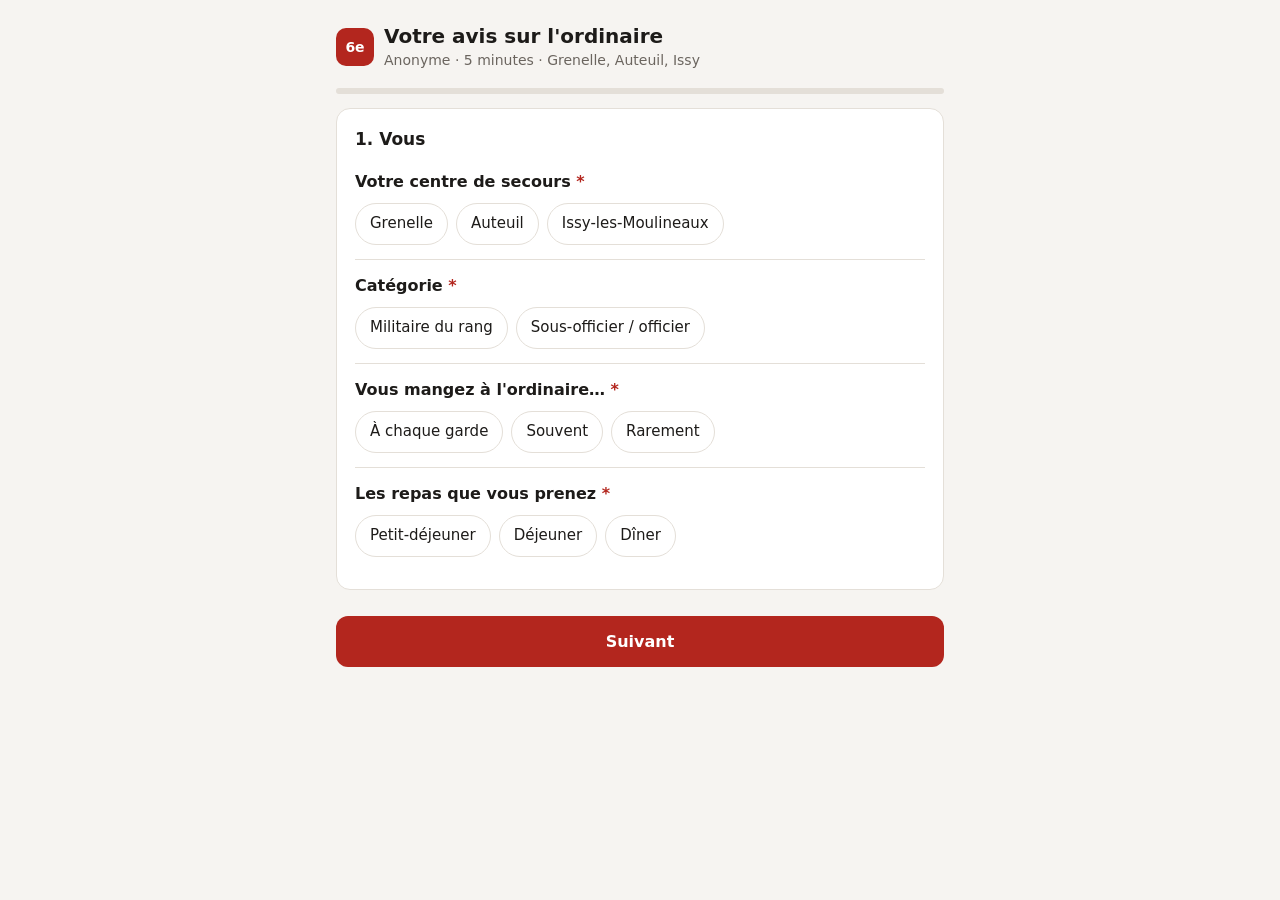
==== public/index.html @ 220842b2 "Questionnaire ordinaire 6e Cie : formulaire, résultats, affiche QR Co-Authored-By: Claude Opus 5.5 <" ====
<!doctype html>
<html lang="fr">
<head>
<meta charset="utf-8">
<meta name="viewport" content="width=device-width,initial-scale=1">
<title>Questionnaire ordinaire</title>
<link rel="stylesheet" href="style.css">
</head>
<body>
<div class="wrap">
  <header class="top">
    <div class="badge">6e</div>
    <div><h1>Votre avis sur l'ordinaire</h1><p class="sub">Anonyme · 5 minutes · Grenelle, Auteuil, Issy</p></div>
  </header>
  <div class="prog"><i id="prog"></i></div>
  <main id="app"></main>
</div>
<script src="config.js"></script>
<script>
const R = {}; let etape = 0;
const app = document.getElementById("app");
const deja = (() => { try { return localStorage.getItem("ordinaire_repondu") } catch { return null } })();

function visible(q){ return !q.show || (R.repas || []).includes(q.show) }
function el(tag, cls, txt){ const e = document.createElement(tag); if (cls) e.className = cls; if (txt != null) e.textContent = txt; return e }

function pill(label, on, fn){ const b = el("button", "opt" + (on ? " on" : ""), label); b.type = "button"; b.onclick = fn; return b }

function rendreQuestion(q){
  const box = el("div", "q");
  const t = el("div", "qt", q.t); if (q.req) { const s = el("span", "req", " *"); t.appendChild(s) }
  box.appendChild(t);
  if (q.type === "radio") {
    const o = el("div", "opts");
    q.o.forEach(x => o.appendChild(pill(x, R[q.id] === x, () => { R[q.id] = x; rendre() })));
    box.appendChild(o);
  } else if (q.type === "check") {
    const o = el("div", "opts"), cur = R[q.id] || [];
    q.o.forEach(x => o.appendChild(pill(x, cur.includes(x), () => {
      let v = R[q.id] || [];
      if (v.includes(x)) v = v.filter(y => y !== x);
      else v = x === q.x ? [x] : [...v.filter(y => y !== q.x), x];
      R[q.id] = v; rendre();
    })));
    box.appendChild(o);
  } else if (q.type === "notes") {
    const cur = R[q.id] || {};
    q.c.forEach(c => {
      const row = el("div", "row"); row.appendChild(el("span", "", c));
      const s = el("div", "scale");
      [1,2,3,4,5].forEach(n => s.appendChild(pill(String(n), cur[c] === n, () => { R[q.id] = { ...(R[q.id]||{}), [c]: n }; rendre() })));
      row.appendChild(s); box.appendChild(row);
    });
  } else if (q.type === "scale10") {
    const s = el("div", "scale10");
    for (let n = 1; n <= 10; n++) s.appendChild(pill(String(n), R[q.id] === n, () => { R[q.id] = n; rendre() }));
    box.appendChild(s);
  } else {
    const ta = el("textarea"); ta.value = R[q.id] || ""; ta.maxLength = 1000;
    ta.oninput = () => { R[q.id] = ta.value };
    box.appendChild(ta);
  }
  return box;
}

function manquants(sec){ return sec.qs.filter(q => q.req && visible(q) && (R[q.id] == null || (Array.isArray(R[q.id]) && !R[q.id].length))) }

function rendre(msg){
  const y = window.scrollY;
  app.innerHTML = "";
  document.getElementById("prog").style.width = (etape / SECTIONS.length * 100) + "%";
  const sec = SECTIONS[etape];
  const card = el("section", "card");
  card.appendChild(el("h2", "", sec.titre));
  if (sec.intro) card.appendChild(el("p", "intro", sec.intro));
  sec.qs.filter(visible).forEach(q => card.appendChild(rendreQuestion(q)));
  if (msg) card.appendChild(el("div", "err", msg));
  app.appendChild(card);
  const bar = el("div", "bar");
  if (etape > 0) { const p = el("button", "btn sec", "Précédent"); p.onclick = () => { etape--; rendre(); scrollTo(0,0) }; bar.appendChild(p) }
  const fin = etape === SECTIONS.length - 1;
  const n = el("button", "btn pri", fin ? "Envoyer" : "Suivant");
  n.onclick = () => {
    if (manquants(sec).length) return rendre("Merci de répondre aux questions marquées *.");
    if (fin) return envoyer(n);
    etape++; rendre(); scrollTo(0,0);
  };
  bar.appendChild(n); app.appendChild(bar);
  window.scrollTo(0, y);
}

async function envoyer(btn){
  btn.disabled = true; btn.textContent = "Envoi…";
  const data = {};
  SECTIONS.forEach(s => s.qs.forEach(q => { if (visible(q) && R[q.id] != null && R[q.id] !== "") data[q.id] = R[q.id] }));
  try {
    const r = await fetch("/api/reponse", { method: "POST", headers: { "content-type": "application/json" }, body: JSON.stringify(data) });
    if (!r.ok) throw new Error((await r.json()).erreur || "Erreur");
    try { localStorage.setItem("ordinaire_repondu", "1") } catch {}
    merci();
  } catch (e) { btn.disabled = false; btn.textContent = "Envoyer"; rendre("Envoi impossible (" + e.message + "). Vérifiez le réseau et réessayez."); }
}

function merci(){
  document.getElementById("prog").style.width = "100%";
  app.innerHTML = '<section class="card center"><div class="big">✓</div><h2>Merci !</h2><p class="intro">Vos réponses sont enregistrées de façon anonyme. Les résultats serviront à faire évoluer les menus des trois centres.</p></section>';
}

if (deja) app.innerHTML = '<section class="card center"><h2>Vous avez déjà répondu</h2><p class="intro">Merci pour votre participation.</p><button class="btn sec" id="re">Répondre à nouveau</button></section>', document.getElementById("re").onclick = () => rendre();
else rendre();
</script>
</body>
</html>
---- public/style.css ----
:root{--bg:#f6f4f1;--card:#fff;--ink:#1d1b19;--muted:#6b655f;--line:#e4dfd8;--accent:#b3261e;--accent-soft:#f6e3e1;--ok:#2e7d4f;--warn:#c27c0e;--bad:#b3261e}
@media (prefers-color-scheme:dark){:root{--bg:#161412;--card:#211e1b;--ink:#f1ede8;--muted:#a39b92;--line:#38332e;--accent:#e5574c;--accent-soft:#3a201d;--ok:#5cbf86;--warn:#e0a640;--bad:#e5574c}}
*{box-sizing:border-box}
body{margin:0;background:var(--bg);color:var(--ink);font:16px/1.45 system-ui,-apple-system,"Segoe UI",Roboto,sans-serif}
.wrap{max-width:640px;margin:0 auto;padding:16px 16px 96px}
header.top{display:flex;align-items:center;gap:10px;margin:8px 0 18px}
.badge{width:38px;height:38px;border-radius:10px;background:var(--accent);color:#fff;display:grid;place-items:center;font-weight:800;font-size:14px;flex:none}
h1{font-size:20px;margin:0;line-height:1.2}
.sub{color:var(--muted);font-size:14px;margin:2px 0 0}
.card{background:var(--card);border:1px solid var(--line);border-radius:14px;padding:18px;margin-bottom:14px}
h2{font-size:17px;margin:0 0 4px}
.intro{color:var(--muted);font-size:14px;margin:0 0 10px}
.q{padding:14px 0;border-top:1px solid var(--line)}
.q:first-of-type{border-top:0}
.qt{font-weight:600;margin-bottom:10px}
.qt .req{color:var(--accent)}
.opts{display:flex;flex-wrap:wrap;gap:8px}
.opt{border:1.5px solid var(--line);background:transparent;color:var(--ink);border-radius:999px;padding:9px 14px;font:inherit;font-size:15px;cursor:pointer;-webkit-tap-highlight-color:transparent}
.opt.on{background:var(--accent);border-color:var(--accent);color:#fff}
.row{display:flex;align-items:center;justify-content:space-between;gap:8px;margin:8px 0}
.row span{font-size:15px}
.scale{display:flex;gap:6px}
.scale .opt{width:40px;height:40px;padding:0;display:grid;place-items:center}
.scale10{display:grid;grid-template-columns:repeat(5,1fr);gap:6px}
.scale10 .opt{padding:10px 0}
textarea{width:100%;min-height:72px;border:1.5px solid var(--line);border-radius:10px;padding:10px;font:inherit;background:transparent;color:var(--ink);resize:vertical}
.bar{position:sticky;bottom:0;background:var(--bg);padding:12px 0;display:flex;gap:10px}
.btn{flex:1;border:0;border-radius:12px;padding:14px;font:inherit;font-weight:700;cursor:pointer}
.btn.pri{background:var(--accent);color:#fff}
.btn.sec{background:var(--card);color:var(--ink);border:1px solid var(--line)}
.btn:disabled{opacity:.5}
.prog{height:6px;background:var(--line);border-radius:6px;overflow:hidden;margin-bottom:14px}
.prog i{display:block;height:100%;background:var(--accent);transition:width .25s}
.err{color:var(--bad);font-size:14px;margin-top:8px}
.center{text-align:center}
.big{font-size:42px;margin:6px 0}
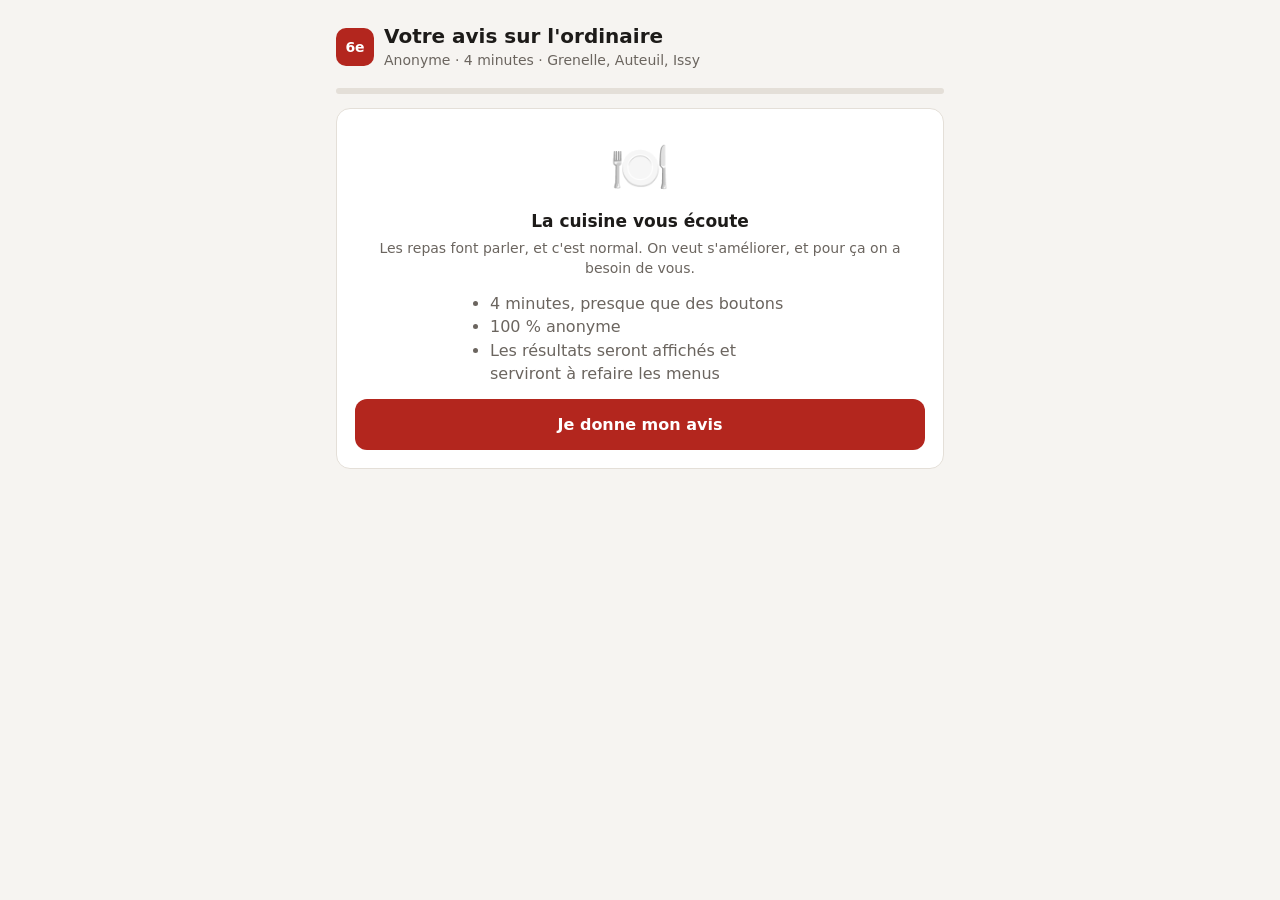
==== commit 99b68181: "Questionnaire v2 : choix féculents/desserts/dimanche/semaine A-B, formule petit-déj, notation de 3 m" ====
--- a/public/index.html
+++ b/public/index.html
@@ -5,34 +5,48 @@
 <meta name="viewport" content="width=device-width,initial-scale=1">
 <title>Questionnaire ordinaire</title>
 <link rel="stylesheet" href="style.css">
+<style>
+.etape{display:flex;justify-content:space-between;color:var(--muted);font-size:13px;margin:-6px 0 12px}
+.menu{border:1px solid var(--line);border-radius:12px;padding:12px;margin-top:4px}
+.menu h3{font-size:13px;color:var(--muted);text-transform:uppercase;letter-spacing:.05em;margin:12px 0 8px}
+.menu h3:first-child{margin-top:0}
+.plat{border:1.5px solid var(--line);background:transparent;color:var(--ink);border-radius:10px;padding:8px 11px;font:inherit;font-size:14px;cursor:pointer;-webkit-tap-highlight-color:transparent;text-align:left}
+.plat.plus{background:#e3f3e9;border-color:var(--ok);color:#174d2e}
+.plat.moins{background:var(--accent-soft);border-color:var(--bad);color:var(--bad);text-decoration:line-through}
+@media (prefers-color-scheme:dark){.plat.plus{background:#163223;color:#9fe0b8}}
+.menu .row{margin-top:14px;border-top:1px solid var(--line);padding-top:12px}
+.welcome .big{font-size:48px}
+.welcome ul{text-align:left;margin:14px auto;padding-left:20px;max-width:340px;color:var(--muted)}
+</style>
 </head>
 <body>
 <div class="wrap">
   <header class="top">
     <div class="badge">6e</div>
-    <div><h1>Votre avis sur l'ordinaire</h1><p class="sub">Anonyme · 5 minutes · Grenelle, Auteuil, Issy</p></div>
+    <div><h1>Votre avis sur l'ordinaire</h1><p class="sub">Anonyme · 4 minutes · Grenelle, Auteuil, Issy</p></div>
   </header>
   <div class="prog"><i id="prog"></i></div>
   <main id="app"></main>
 </div>
 <script src="config.js"></script>
 <script>
-const R = {}; let etape = 0;
+const R = {}; let etape = -1;
 const app = document.getElementById("app");
 const deja = (() => { try { return localStorage.getItem("ordinaire_repondu") } catch { return null } })();
+const ENCOURAGE = ["", "C'est parti 💪", "Bien joué, continuez", "La moitié est faite 👏", "Plus que quelques questions", "Presque fini !", "Dernière étape 🏁"];
 
-function visible(q){ return !q.show || (R.repas || []).includes(q.show) }
+const ok = s => !s.show || s.show(R);
+const etapes = () => SECTIONS.filter(ok);
 function el(tag, cls, txt){ const e = document.createElement(tag); if (cls) e.className = cls; if (txt != null) e.textContent = txt; return e }
-
-function pill(label, on, fn){ const b = el("button", "opt" + (on ? " on" : ""), label); b.type = "button"; b.onclick = fn; return b }
+function pill(label, on, fn, cls = "opt"){ const b = el("button", cls + (on ? " on" : ""), label); b.type = "button"; b.onclick = fn; return b }
 
 function rendreQuestion(q){
   const box = el("div", "q");
-  const t = el("div", "qt", q.t); if (q.req) { const s = el("span", "req", " *"); t.appendChild(s) }
+  const t = el("div", "qt", q.t); if (q.req) t.appendChild(el("span", "req", " *"));
   box.appendChild(t);
   if (q.type === "radio") {
     const o = el("div", "opts");
-    q.o.forEach(x => o.appendChild(pill(x, R[q.id] === x, () => { R[q.id] = x; rendre() })));
+    q.o.forEach(x => o.appendChild(pill(x, R[q.id] === x, () => { R[q.id] = R[q.id] === x ? undefined : x; rendre() })));
     box.appendChild(o);
   } else if (q.type === "check") {
     const o = el("div", "opts"), cur = R[q.id] || [];
@@ -55,31 +69,68 @@
     const s = el("div", "scale10");
     for (let n = 1; n <= 10; n++) s.appendChild(pill(String(n), R[q.id] === n, () => { R[q.id] = n; rendre() }));
     box.appendChild(s);
+  } else if (q.type === "menu") {
+    const cur = R[q.id] || { plus: [], moins: [] };
+    const m = el("div", "menu");
+    [["☀️ Midi", q.midi], ["🌙 Soir", q.soir]].forEach(([titre, plats]) => {
+      m.appendChild(el("h3", "", titre));
+      const o = el("div", "opts");
+      plats.forEach(p => {
+        const etat = cur.plus.includes(p) ? "plus" : cur.moins.includes(p) ? "moins" : "";
+        const b = el("button", "plat " + etat, (etat === "plus" ? "👍 " : etat === "moins" ? "👎 " : "") + p);
+        b.type = "button";
+        b.onclick = () => {
+          const v = { note: cur.note, plus: cur.plus.filter(x => x !== p), moins: cur.moins.filter(x => x !== p) };
+          if (etat === "") v.plus.push(p); else if (etat === "plus") v.moins.push(p);
+          R[q.id] = v; rendre();
+        };
+        o.appendChild(b);
+      });
+      m.appendChild(o);
+    });
+    const row = el("div", "row"); row.appendChild(el("span", "", "Note de la semaine"));
+    const s = el("div", "scale");
+    [1,2,3,4,5].forEach(n => s.appendChild(pill(String(n), cur.note === n, () => { R[q.id] = { ...cur, note: n }; rendre() })));
+    row.appendChild(s); m.appendChild(row);
+    box.appendChild(m);
   } else {
-    const ta = el("textarea"); ta.value = R[q.id] || ""; ta.maxLength = 1000;
+    const ta = el("textarea"); ta.value = R[q.id] || ""; ta.maxLength = 1000; ta.placeholder = "Facultatif";
     ta.oninput = () => { R[q.id] = ta.value };
     box.appendChild(ta);
   }
   return box;
 }
 
-function manquants(sec){ return sec.qs.filter(q => q.req && visible(q) && (R[q.id] == null || (Array.isArray(R[q.id]) && !R[q.id].length))) }
+const vide = v => v == null || v === "" || (Array.isArray(v) && !v.length);
+function manquants(sec){ return sec.qs.filter(q => q.req && ok(q) && vide(R[q.id])) }
+
+function accueil(){
+  document.getElementById("prog").style.width = "0%";
+  app.innerHTML = `<section class="card center welcome"><div class="big">🍽️</div><h2>La cuisine vous écoute</h2>
+    <p class="intro">Les repas font parler, et c'est normal. On veut s'améliorer, et pour ça on a besoin de vous.</p>
+    <ul><li>4 minutes, presque que des boutons</li><li>100 % anonyme</li><li>Les résultats seront affichés et serviront à refaire les menus</li></ul>
+    <button class="btn pri" id="go" style="width:100%">Je donne mon avis</button></section>`;
+  document.getElementById("go").onclick = () => { etape = 0; rendre(); scrollTo(0, 0) };
+}
 
 function rendre(msg){
   const y = window.scrollY;
+  const E = etapes(); if (etape >= E.length) etape = E.length - 1;
   app.innerHTML = "";
-  document.getElementById("prog").style.width = (etape / SECTIONS.length * 100) + "%";
-  const sec = SECTIONS[etape];
+  document.getElementById("prog").style.width = ((etape + 1) / (E.length + 1) * 100) + "%";
+  const info = el("div", "etape"); info.appendChild(el("span", "", `Étape ${etape + 1} / ${E.length}`)); info.appendChild(el("span", "", ENCOURAGE[Math.min(etape, ENCOURAGE.length - 1)] || ""));
+  app.appendChild(info);
+  const sec = E[etape];
   const card = el("section", "card");
   card.appendChild(el("h2", "", sec.titre));
   if (sec.intro) card.appendChild(el("p", "intro", sec.intro));
-  sec.qs.filter(visible).forEach(q => card.appendChild(rendreQuestion(q)));
+  sec.qs.filter(ok).forEach(q => card.appendChild(rendreQuestion(q)));
   if (msg) card.appendChild(el("div", "err", msg));
   app.appendChild(card);
   const bar = el("div", "bar");
   if (etape > 0) { const p = el("button", "btn sec", "Précédent"); p.onclick = () => { etape--; rendre(); scrollTo(0,0) }; bar.appendChild(p) }
-  const fin = etape === SECTIONS.length - 1;
-  const n = el("button", "btn pri", fin ? "Envoyer" : "Suivant");
+  const fin = etape === E.length - 1;
+  const n = el("button", "btn pri", fin ? "Envoyer ✓" : "Suivant");
   n.onclick = () => {
     if (manquants(sec).length) return rendre("Merci de répondre aux questions marquées *.");
     if (fin) return envoyer(n);
@@ -92,22 +143,22 @@
 async function envoyer(btn){
   btn.disabled = true; btn.textContent = "Envoi…";
   const data = {};
-  SECTIONS.forEach(s => s.qs.forEach(q => { if (visible(q) && R[q.id] != null && R[q.id] !== "") data[q.id] = R[q.id] }));
+  etapes().forEach(s => s.qs.forEach(q => { if (ok(q) && !vide(R[q.id])) data[q.id] = R[q.id] }));
   try {
     const r = await fetch("/api/reponse", { method: "POST", headers: { "content-type": "application/json" }, body: JSON.stringify(data) });
     if (!r.ok) throw new Error((await r.json()).erreur || "Erreur");
     try { localStorage.setItem("ordinaire_repondu", "1") } catch {}
     merci();
-  } catch (e) { btn.disabled = false; btn.textContent = "Envoyer"; rendre("Envoi impossible (" + e.message + "). Vérifiez le réseau et réessayez."); }
+  } catch (e) { btn.disabled = false; btn.textContent = "Envoyer ✓"; rendre("Envoi impossible (" + e.message + "). Vérifiez le réseau et réessayez."); }
 }
 
 function merci(){
   document.getElementById("prog").style.width = "100%";
-  app.innerHTML = '<section class="card center"><div class="big">✓</div><h2>Merci !</h2><p class="intro">Vos réponses sont enregistrées de façon anonyme. Les résultats serviront à faire évoluer les menus des trois centres.</p></section>';
+  app.innerHTML = '<section class="card center"><div class="big">🙌</div><h2>Merci, c\'est envoyé !</h2><p class="intro">Vos réponses sont anonymes. Les résultats seront partagés à la compagnie et serviront à refaire les menus des trois centres.</p></section>';
 }
 
-if (deja) app.innerHTML = '<section class="card center"><h2>Vous avez déjà répondu</h2><p class="intro">Merci pour votre participation.</p><button class="btn sec" id="re">Répondre à nouveau</button></section>', document.getElementById("re").onclick = () => rendre();
-else rendre();
+if (deja) app.innerHTML = '<section class="card center"><h2>Vous avez déjà répondu 👍</h2><p class="intro">Merci pour votre participation.</p><button class="btn sec" id="re">Répondre à nouveau</button></section>', document.getElementById("re").onclick = accueil;
+else accueil();
 </script>
 </body>
 </html>
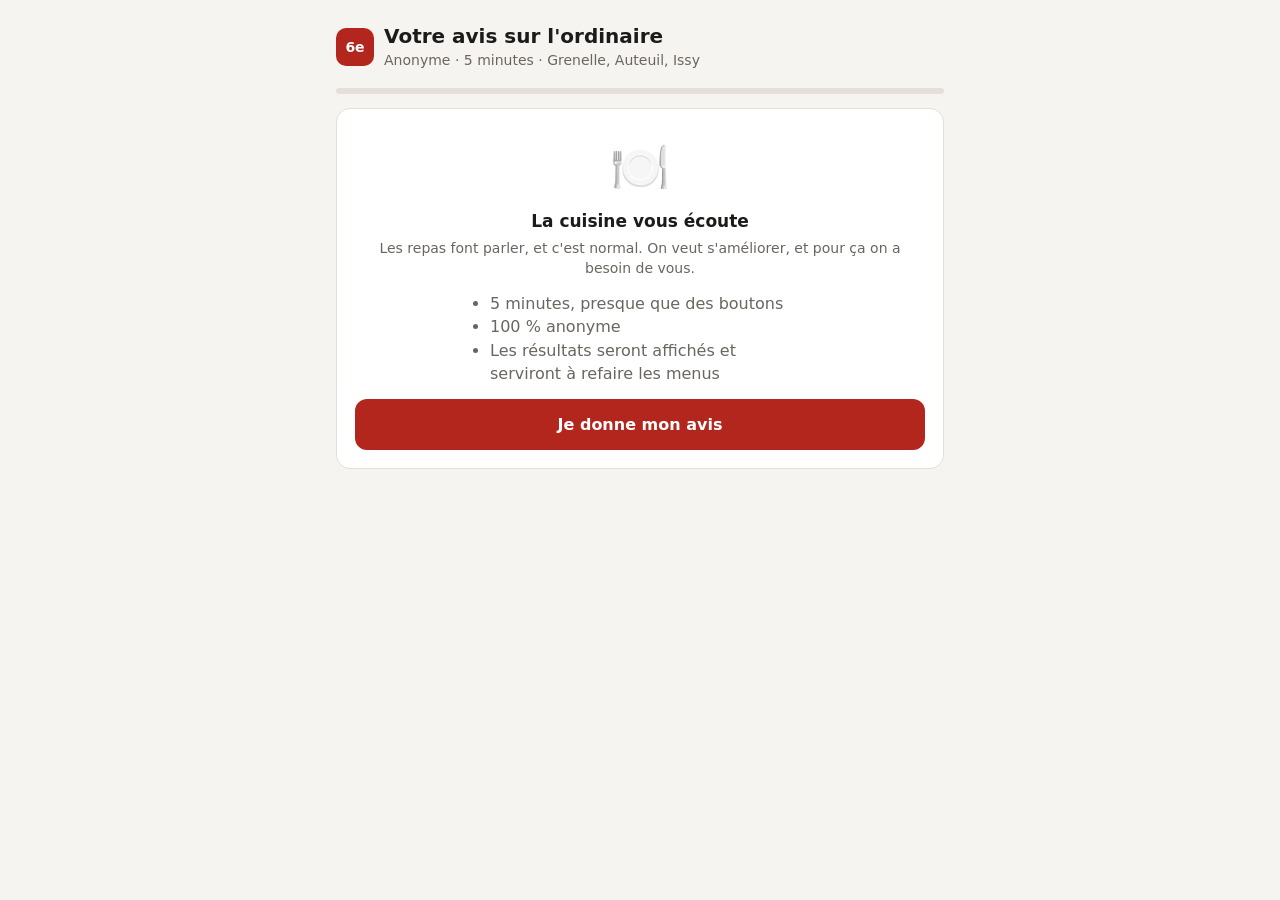
==== commit 07e218ba: "Ajoute l'étape satellites, repas complétés, entrées, repas à thème, chef d'un jour Co-Authored-By: C" ====
--- a/public/index.html
+++ b/public/index.html
@@ -16,6 +16,7 @@
 @media (prefers-color-scheme:dark){.plat.plus{background:#163223;color:#9fe0b8}}
 .menu .row{margin-top:14px;border-top:1px solid var(--line);padding-top:12px}
 .welcome .big{font-size:48px}
+.champ{width:100%;border:1.5px solid var(--line);border-radius:10px;padding:10px;font:inherit;background:transparent;color:var(--ink);margin-bottom:8px}
 .welcome ul{text-align:left;margin:14px auto;padding-left:20px;max-width:340px;color:var(--muted)}
 </style>
 </head>
@@ -23,7 +24,7 @@
 <div class="wrap">
   <header class="top">
     <div class="badge">6e</div>
-    <div><h1>Votre avis sur l'ordinaire</h1><p class="sub">Anonyme · 4 minutes · Grenelle, Auteuil, Issy</p></div>
+    <div><h1>Votre avis sur l'ordinaire</h1><p class="sub">Anonyme · 5 minutes · Grenelle, Auteuil, Issy</p></div>
   </header>
   <div class="prog"><i id="prog"></i></div>
   <main id="app"></main>
@@ -93,6 +94,13 @@
     [1,2,3,4,5].forEach(n => s.appendChild(pill(String(n), cur.note === n, () => { R[q.id] = { ...cur, note: n }; rendre() })));
     row.appendChild(s); m.appendChild(row);
     box.appendChild(m);
+  } else if (q.type === "multitext") {
+    const cur = R[q.id] || {};
+    q.c.forEach(c => {
+      const inp = el("input"); inp.type = "text"; inp.placeholder = c; inp.value = cur[c] || ""; inp.maxLength = 200; inp.className = "champ";
+      inp.oninput = () => { const v = { ...(R[q.id] || {}) }; if (inp.value.trim()) v[c] = inp.value; else delete v[c]; R[q.id] = Object.keys(v).length ? v : undefined };
+      box.appendChild(inp);
+    });
   } else {
     const ta = el("textarea"); ta.value = R[q.id] || ""; ta.maxLength = 1000; ta.placeholder = "Facultatif";
     ta.oninput = () => { R[q.id] = ta.value };
@@ -108,7 +116,7 @@
   document.getElementById("prog").style.width = "0%";
   app.innerHTML = `<section class="card center welcome"><div class="big">🍽️</div><h2>La cuisine vous écoute</h2>
     <p class="intro">Les repas font parler, et c'est normal. On veut s'améliorer, et pour ça on a besoin de vous.</p>
-    <ul><li>4 minutes, presque que des boutons</li><li>100 % anonyme</li><li>Les résultats seront affichés et serviront à refaire les menus</li></ul>
+    <ul><li>5 minutes, presque que des boutons</li><li>100 % anonyme</li><li>Les résultats seront affichés et serviront à refaire les menus</li></ul>
     <button class="btn pri" id="go" style="width:100%">Je donne mon avis</button></section>`;
   document.getElementById("go").onclick = () => { etape = 0; rendre(); scrollTo(0, 0) };
 }
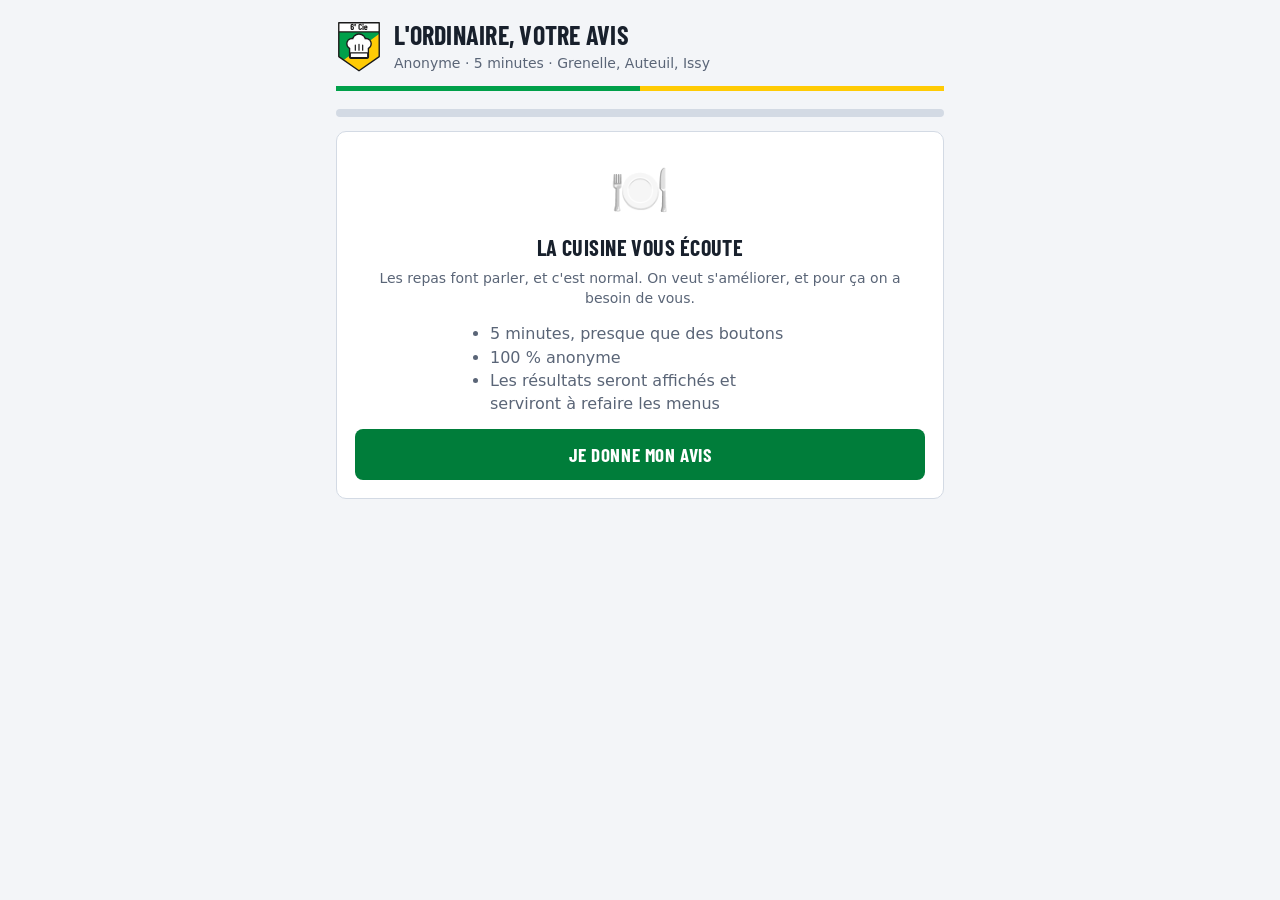
==== commit 34c7e945: "Couleurs 6e Cie (vert/jaune/noir, Barlow) et logo ordinaire Co-Authored-By: Claude Opus 5.5 <noreply" ====
--- a/public/index.html
+++ b/public/index.html
@@ -4,6 +4,9 @@
 <meta charset="utf-8">
 <meta name="viewport" content="width=device-width,initial-scale=1">
 <title>Questionnaire ordinaire</title>
+<link rel="icon" href="logo.svg" type="image/svg+xml">
+<link rel="apple-touch-icon" href="icone-180.png">
+<meta name="theme-color" content="#00a04a">
 <link rel="stylesheet" href="style.css">
 <style>
 .etape{display:flex;justify-content:space-between;color:var(--muted);font-size:13px;margin:-6px 0 12px}
@@ -12,7 +15,7 @@
 .menu h3:first-child{margin-top:0}
 .plat{border:1.5px solid var(--line);background:transparent;color:var(--ink);border-radius:10px;padding:8px 11px;font:inherit;font-size:14px;cursor:pointer;-webkit-tap-highlight-color:transparent;text-align:left}
 .plat.plus{background:#e3f3e9;border-color:var(--ok);color:#174d2e}
-.plat.moins{background:var(--accent-soft);border-color:var(--bad);color:var(--bad);text-decoration:line-through}
+.plat.moins{background:var(--bad-soft);border-color:var(--bad);color:var(--bad);text-decoration:line-through}
 @media (prefers-color-scheme:dark){.plat.plus{background:#163223;color:#9fe0b8}}
 .menu .row{margin-top:14px;border-top:1px solid var(--line);padding-top:12px}
 .welcome .big{font-size:48px}
@@ -23,8 +26,8 @@
 <body>
 <div class="wrap">
   <header class="top">
-    <div class="badge">6e</div>
-    <div><h1>Votre avis sur l'ordinaire</h1><p class="sub">Anonyme · 5 minutes · Grenelle, Auteuil, Issy</p></div>
+    <img class="logo" src="logo.svg" alt="" width="46" height="54">
+    <div><h1>L'ordinaire, votre avis</h1><p class="sub">Anonyme · 5 minutes · Grenelle, Auteuil, Issy</p></div>
   </header>
   <div class="prog"><i id="prog"></i></div>
   <main id="app"></main>
--- a/public/style.css
+++ b/public/style.css
@@ -1,36 +1,49 @@
-:root{--bg:#f6f4f1;--card:#fff;--ink:#1d1b19;--muted:#6b655f;--line:#e4dfd8;--accent:#b3261e;--accent-soft:#f6e3e1;--ok:#2e7d4f;--warn:#c27c0e;--bad:#b3261e}
-@media (prefers-color-scheme:dark){:root{--bg:#161412;--card:#211e1b;--ink:#f1ede8;--muted:#a39b92;--line:#38332e;--accent:#e5574c;--accent-soft:#3a201d;--ok:#5cbf86;--warn:#e0a640;--bad:#e5574c}}
+/* Questionnaire ordinaire — couleurs de la 6e compagnie (vert, jaune, noir), comme l'appli chambres d'hôtes. */
+@font-face { font-family: "Barlow Condensed"; font-weight: 600; font-display: swap; src: url(fonts/BarlowCondensed-SemiBold.ttf) format("truetype"); }
+@font-face { font-family: "Barlow Condensed"; font-weight: 700; font-display: swap; src: url(fonts/BarlowCondensed-Bold.ttf) format("truetype"); }
+:root{
+  --vert:#00a04a;--jaune:#ffcb05;--noir:#1a1a1a;
+  --bg:#f3f5f8;--card:#fff;--ink:#18202c;--muted:#5a6577;--line:#d3dae4;
+  --accent:#007d3a;--accent-soft:#dcf1e3;--on-accent:#fff;
+  --ok:#1d7a46;--warn:#9a6400;--bad:#b42d22;--bad-soft:#f6e3e1;
+  --f-display:"Barlow Condensed","Roboto Condensed","Arial Narrow",system-ui,sans-serif;
+  color-scheme:light
+}
+@media (prefers-color-scheme:dark){:root{
+  --bg:#12161d;--card:#1a2029;--ink:#e6eaf0;--muted:#9aa5b5;--line:#313b48;
+  --accent:#3dd17e;--accent-soft:#15301f;--on-accent:#0b1a10;
+  --ok:#5cc98a;--warn:#e6b04f;--bad:#ec6a5e;--bad-soft:#3a2224;color-scheme:dark}}
 *{box-sizing:border-box}
 body{margin:0;background:var(--bg);color:var(--ink);font:16px/1.45 system-ui,-apple-system,"Segoe UI",Roboto,sans-serif}
 .wrap{max-width:640px;margin:0 auto;padding:16px 16px 96px}
-header.top{display:flex;align-items:center;gap:10px;margin:8px 0 18px}
-.badge{width:38px;height:38px;border-radius:10px;background:var(--accent);color:#fff;display:grid;place-items:center;font-weight:800;font-size:14px;flex:none}
-h1{font-size:20px;margin:0;line-height:1.2}
-.sub{color:var(--muted);font-size:14px;margin:2px 0 0}
-.card{background:var(--card);border:1px solid var(--line);border-radius:14px;padding:18px;margin-bottom:14px}
-h2{font-size:17px;margin:0 0 4px}
+header.top{display:flex;align-items:center;gap:12px;margin:4px 0 18px;padding-bottom:12px;border-bottom:5px solid;border-image:linear-gradient(90deg,var(--vert) 0 50%,var(--jaune) 50% 100%) 1}
+header.top .logo{width:46px;height:auto;flex:none}
+h1{font-family:var(--f-display);font-weight:700;font-size:26px;line-height:1.05;margin:0;text-transform:uppercase;letter-spacing:.01em}
+.sub{color:var(--muted);font-size:14px;margin:4px 0 0}
+.card{background:var(--card);border:1px solid var(--line);border-radius:10px;padding:18px;margin-bottom:14px}
+h2{font-family:var(--f-display);font-weight:700;font-size:22px;text-transform:uppercase;letter-spacing:.02em;margin:0 0 4px}
 .intro{color:var(--muted);font-size:14px;margin:0 0 10px}
 .q{padding:14px 0;border-top:1px solid var(--line)}
 .q:first-of-type{border-top:0}
 .qt{font-weight:600;margin-bottom:10px}
-.qt .req{color:var(--accent)}
+.qt .req{color:var(--bad)}
 .opts{display:flex;flex-wrap:wrap;gap:8px}
 .opt{border:1.5px solid var(--line);background:transparent;color:var(--ink);border-radius:999px;padding:9px 14px;font:inherit;font-size:15px;cursor:pointer;-webkit-tap-highlight-color:transparent}
-.opt.on{background:var(--accent);border-color:var(--accent);color:#fff}
+.opt.on{background:var(--accent);border-color:var(--accent);color:var(--on-accent);font-weight:600}
 .row{display:flex;align-items:center;justify-content:space-between;gap:8px;margin:8px 0}
 .row span{font-size:15px}
 .scale{display:flex;gap:6px}
 .scale .opt{width:40px;height:40px;padding:0;display:grid;place-items:center}
 .scale10{display:grid;grid-template-columns:repeat(5,1fr);gap:6px}
 .scale10 .opt{padding:10px 0}
-textarea{width:100%;min-height:72px;border:1.5px solid var(--line);border-radius:10px;padding:10px;font:inherit;background:transparent;color:var(--ink);resize:vertical}
+textarea{width:100%;min-height:72px;border:1.5px solid var(--line);border-radius:8px;padding:10px;font:inherit;background:transparent;color:var(--ink);resize:vertical}
 .bar{position:sticky;bottom:0;background:var(--bg);padding:12px 0;display:flex;gap:10px}
-.btn{flex:1;border:0;border-radius:12px;padding:14px;font:inherit;font-weight:700;cursor:pointer}
-.btn.pri{background:var(--accent);color:#fff}
+.btn{flex:1;border:0;border-radius:8px;padding:14px;font-family:var(--f-display);font-size:19px;font-weight:700;text-transform:uppercase;letter-spacing:.03em;cursor:pointer}
+.btn.pri{background:var(--accent);color:var(--on-accent)}
 .btn.sec{background:var(--card);color:var(--ink);border:1px solid var(--line)}
 .btn:disabled{opacity:.5}
-.prog{height:6px;background:var(--line);border-radius:6px;overflow:hidden;margin-bottom:14px}
-.prog i{display:block;height:100%;background:var(--accent);transition:width .25s}
+.prog{height:8px;background:var(--line);border-radius:6px;overflow:hidden;margin-bottom:14px}
+.prog i{display:block;height:100%;background:linear-gradient(90deg,var(--vert),var(--jaune));transition:width .25s}
 .err{color:var(--bad);font-size:14px;margin-top:8px}
 .center{text-align:center}
 .big{font-size:42px;margin:6px 0}
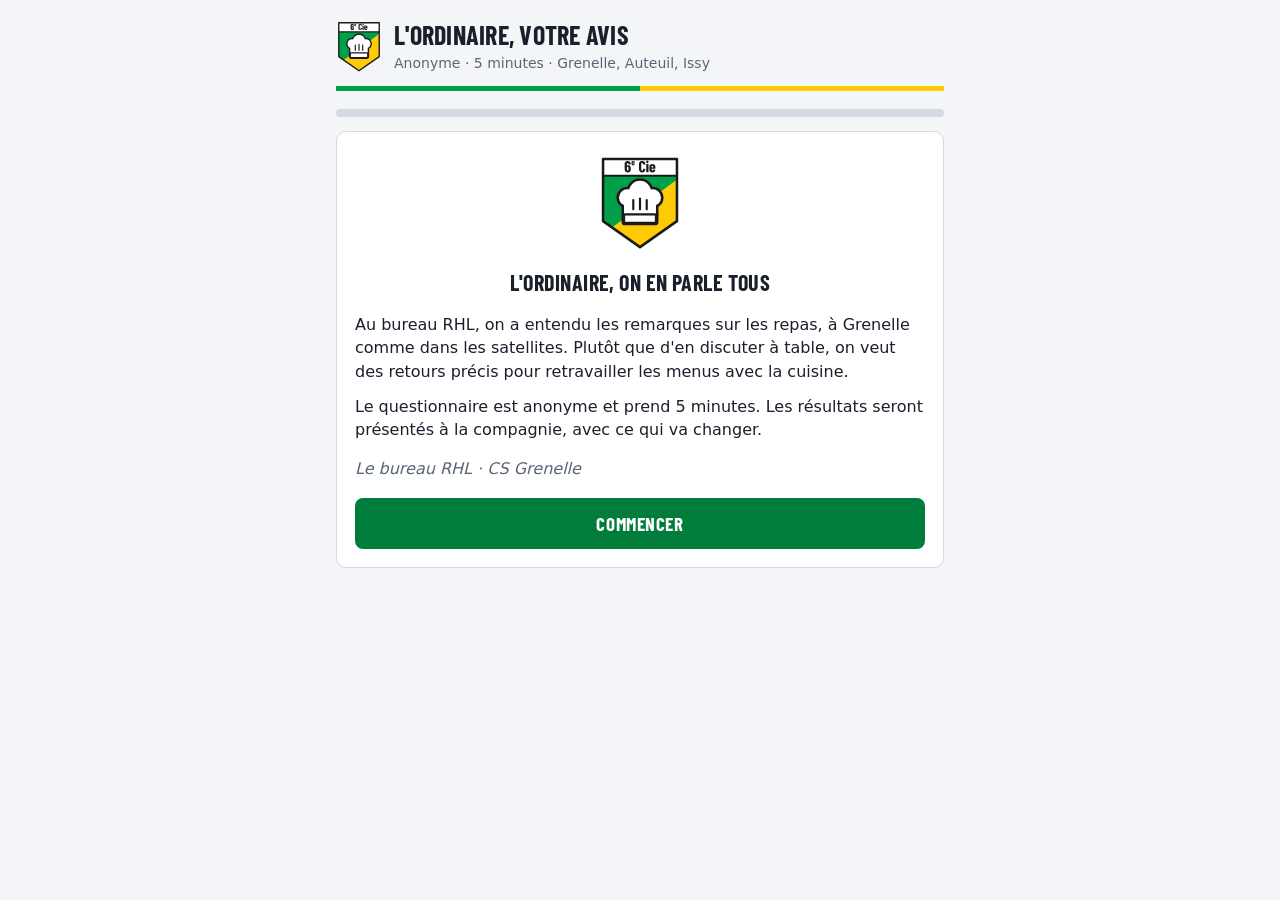
==== commit ab7c8ac3: "Accueil plus sobre, signé bureau RHL Co-Authored-By: Claude Opus 5.5 <noreply@anthropic.com> Claude-" ====
--- a/public/index.html
+++ b/public/index.html
@@ -18,9 +18,11 @@
 .plat.moins{background:var(--bad-soft);border-color:var(--bad);color:var(--bad);text-decoration:line-through}
 @media (prefers-color-scheme:dark){.plat.plus{background:#163223;color:#9fe0b8}}
 .menu .row{margin-top:14px;border-top:1px solid var(--line);padding-top:12px}
-.welcome .big{font-size:48px}
 .champ{width:100%;border:1.5px solid var(--line);border-radius:10px;padding:10px;font:inherit;background:transparent;color:var(--ink);margin-bottom:8px}
-.welcome ul{text-align:left;margin:14px auto;padding-left:20px;max-width:340px;color:var(--muted)}
+.welcome p{margin:0 0 12px}
+.welcome .logo-accueil{display:block;width:84px;height:auto;margin:4px auto 14px}
+.welcome h2{text-align:center;margin-bottom:14px}
+.welcome .signature{color:var(--muted);font-style:italic;margin:16px 0 18px}
 </style>
 </head>
 <body>
@@ -37,7 +39,7 @@
 const R = {}; let etape = -1;
 const app = document.getElementById("app");
 const deja = (() => { try { return localStorage.getItem("ordinaire_repondu") } catch { return null } })();
-const ENCOURAGE = ["", "C'est parti 💪", "Bien joué, continuez", "La moitié est faite 👏", "Plus que quelques questions", "Presque fini !", "Dernière étape 🏁"];
+const ENCOURAGE = [];
 
 const ok = s => !s.show || s.show(R);
 const etapes = () => SECTIONS.filter(ok);
@@ -117,10 +119,13 @@
 
 function accueil(){
   document.getElementById("prog").style.width = "0%";
-  app.innerHTML = `<section class="card center welcome"><div class="big">🍽️</div><h2>La cuisine vous écoute</h2>
-    <p class="intro">Les repas font parler, et c'est normal. On veut s'améliorer, et pour ça on a besoin de vous.</p>
-    <ul><li>5 minutes, presque que des boutons</li><li>100 % anonyme</li><li>Les résultats seront affichés et serviront à refaire les menus</li></ul>
-    <button class="btn pri" id="go" style="width:100%">Je donne mon avis</button></section>`;
+  app.innerHTML = `<section class="card welcome">
+    <img class="logo-accueil" src="logo.svg" alt="Ordinaire 6e compagnie">
+    <h2>L'ordinaire, on en parle tous</h2>
+    <p>Au bureau RHL, on a entendu les remarques sur les repas, à Grenelle comme dans les satellites. Plutôt que d'en discuter à table, on veut des retours précis pour retravailler les menus avec la cuisine.</p>
+    <p>Le questionnaire est anonyme et prend 5 minutes. Les résultats seront présentés à la compagnie, avec ce qui va changer.</p>
+    <p class="signature">Le bureau RHL · CS Grenelle</p>
+    <button class="btn pri" id="go" style="width:100%">Commencer</button></section>`;
   document.getElementById("go").onclick = () => { etape = 0; rendre(); scrollTo(0, 0) };
 }
 
@@ -165,7 +170,7 @@
 
 function merci(){
   document.getElementById("prog").style.width = "100%";
-  app.innerHTML = '<section class="card center"><div class="big">🙌</div><h2>Merci, c\'est envoyé !</h2><p class="intro">Vos réponses sont anonymes. Les résultats seront partagés à la compagnie et serviront à refaire les menus des trois centres.</p></section>';
+  app.innerHTML = '<section class="card center"><h2>Merci, c\'est enregistré</h2><p class="intro">Les résultats seront présentés à la compagnie, avec ce qui change dans les menus.</p><p class="intro"><i>Le bureau RHL</i></p></section>';
 }
 
 if (deja) app.innerHTML = '<section class="card center"><h2>Vous avez déjà répondu 👍</h2><p class="intro">Merci pour votre participation.</p><button class="btn sec" id="re">Répondre à nouveau</button></section>', document.getElementById("re").onclick = accueil;
